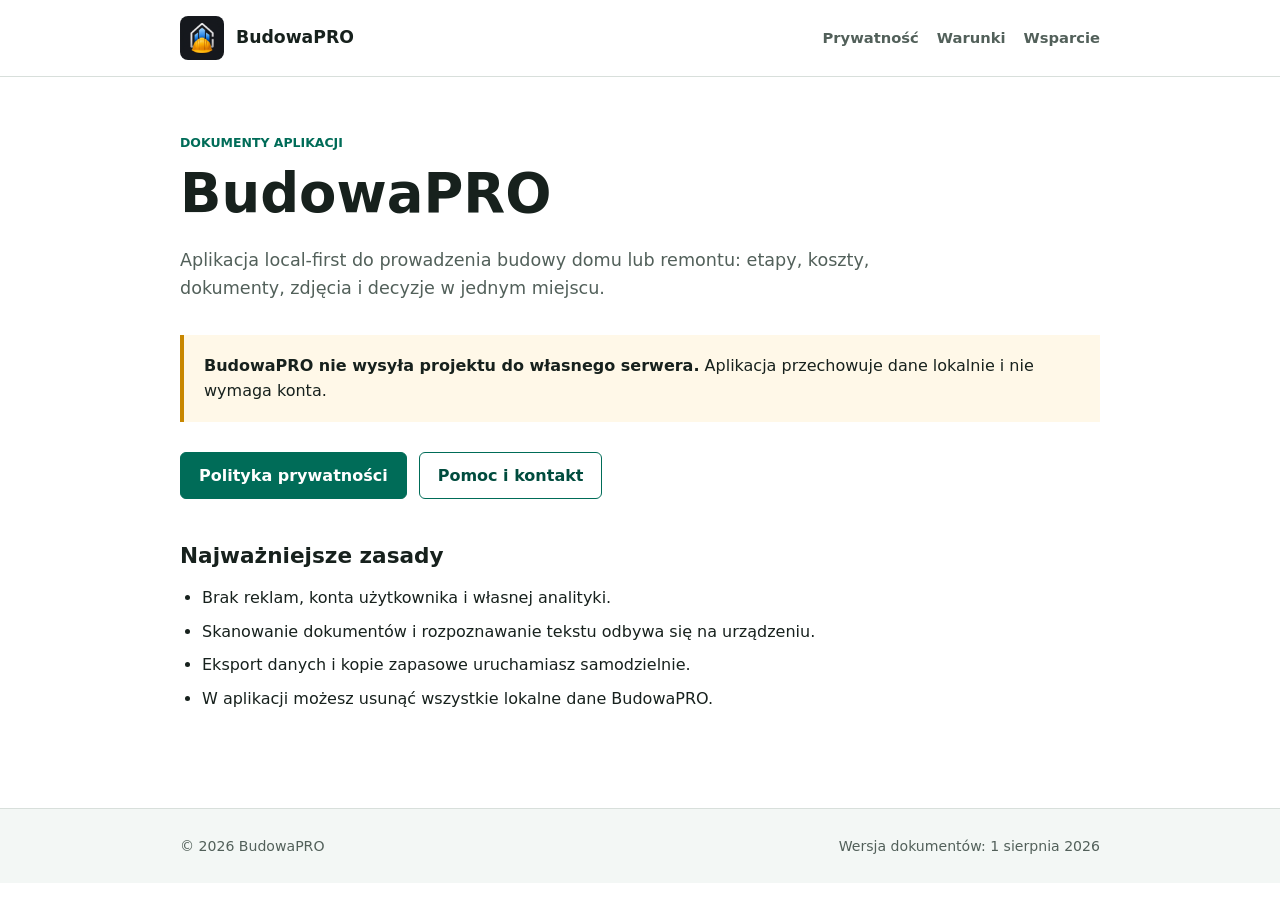
==== site/index.html @ 545377b1 "feat: complete BudowaPRO R1 release candidate" ====
<!doctype html>
<html lang="pl">
  <head>
    <meta charset="utf-8" />
    <meta name="viewport" content="width=device-width, initial-scale=1" />
    <meta
      name="description"
      content="Oficjalne informacje prawne i wsparcie aplikacji BudowaPRO."
    />
    <title>BudowaPRO - prywatność i wsparcie</title>
    <link rel="icon" href="assets/budowapro-icon.png" />
    <link rel="stylesheet" href="assets/site.css" />
  </head>
  <body>
    <header class="site-header">
      <div class="header-inner">
        <a class="brand" href="./"
          ><img src="assets/budowapro-icon.png" alt="" /><span
            >BudowaPRO</span
          ></a
        >
        <nav aria-label="Główna nawigacja">
          <a href="privacy/">Prywatność</a>
          <a href="terms/">Warunki</a>
          <a href="support/">Wsparcie</a>
        </nav>
      </div>
    </header>
    <main class="page">
      <p class="eyebrow">Dokumenty aplikacji</p>
      <h1>BudowaPRO</h1>
      <p class="lead">
        Aplikacja local-first do prowadzenia budowy domu lub remontu: etapy,
        koszty, dokumenty, zdjęcia i decyzje w jednym miejscu.
      </p>
      <div class="notice">
        <strong>BudowaPRO nie wysyła projektu do własnego serwera.</strong>
        Aplikacja przechowuje dane lokalnie i nie wymaga konta.
      </div>
      <div class="actions">
        <a class="button" href="privacy/">Polityka prywatności</a>
        <a class="button secondary" href="support/">Pomoc i kontakt</a>
      </div>
      <section>
        <h2>Najważniejsze zasady</h2>
        <ul>
          <li>Brak reklam, konta użytkownika i własnej analityki.</li>
          <li>
            Skanowanie dokumentów i rozpoznawanie tekstu odbywa się na
            urządzeniu.
          </li>
          <li>Eksport danych i kopie zapasowe uruchamiasz samodzielnie.</li>
          <li>W aplikacji możesz usunąć wszystkie lokalne dane BudowaPRO.</li>
        </ul>
      </section>
    </main>
    <footer class="site-footer">
      <div class="footer-inner">
        <span>© 2026 BudowaPRO</span
        ><span>Wersja dokumentów: 1 sierpnia 2026</span>
      </div>
    </footer>
  </body>
</html>
---- site/assets/site.css ----
:root {
  color-scheme: light;
  --ink: #17211d;
  --muted: #52605a;
  --line: #d8dfdb;
  --paper: #ffffff;
  --soft: #f3f7f5;
  --brand: #006c58;
  --brand-dark: #004c3e;
  --accent: #c88700;
  --focus: #005fcc;
  font-family:
    Inter,
    ui-sans-serif,
    system-ui,
    -apple-system,
    BlinkMacSystemFont,
    "Segoe UI",
    sans-serif;
}

* {
  box-sizing: border-box;
}

html {
  background: var(--paper);
  color: var(--ink);
  line-height: 1.6;
}

body {
  margin: 0;
}

a {
  color: var(--brand-dark);
  text-underline-offset: 0.18em;
}

a:hover {
  color: var(--brand);
}

a:focus-visible {
  outline: 3px solid var(--focus);
  outline-offset: 3px;
}

.site-header {
  border-bottom: 1px solid var(--line);
  background: var(--paper);
}

.header-inner,
.page,
.footer-inner {
  width: calc(100% - 32px);
  max-width: 920px;
  margin-inline: auto;
}

.header-inner {
  min-height: 76px;
  display: flex;
  align-items: center;
  justify-content: space-between;
  gap: 24px;
}

.brand {
  display: inline-flex;
  align-items: center;
  gap: 12px;
  color: var(--ink);
  font-size: 1.08rem;
  font-weight: 750;
  text-decoration: none;
}

.brand img {
  width: 44px;
  height: 44px;
  border-radius: 8px;
}

nav {
  display: flex;
  flex-wrap: wrap;
  justify-content: flex-end;
  gap: 18px;
  font-size: 0.92rem;
}

nav a {
  color: var(--muted);
  font-weight: 650;
  text-decoration: none;
}

.page {
  padding-block: 56px 80px;
}

.eyebrow {
  margin: 0 0 8px;
  color: var(--brand);
  font-size: 0.78rem;
  font-weight: 800;
  letter-spacing: 0;
  text-transform: uppercase;
}

h1,
h2 {
  line-height: 1.2;
  letter-spacing: 0;
}

h1 {
  max-width: 760px;
  margin: 0;
  font-size: 3.4rem;
}

h2 {
  margin: 44px 0 12px;
  font-size: 1.35rem;
}

.lead {
  max-width: 720px;
  margin: 20px 0 0;
  color: var(--muted);
  font-size: 1.1rem;
}

.meta {
  margin: 24px 0 0;
  padding-block: 16px;
  border-block: 1px solid var(--line);
  color: var(--muted);
  font-size: 0.92rem;
}

.notice {
  margin-top: 32px;
  padding: 18px 20px;
  border-left: 4px solid var(--accent);
  background: #fff8e8;
}

.actions {
  display: flex;
  flex-wrap: wrap;
  gap: 12px;
  margin-top: 30px;
}

.button {
  display: inline-flex;
  min-height: 46px;
  align-items: center;
  justify-content: center;
  padding: 10px 18px;
  border: 1px solid var(--brand);
  border-radius: 6px;
  background: var(--brand);
  color: white;
  font-weight: 750;
  text-decoration: none;
}

.button.secondary {
  background: var(--paper);
  color: var(--brand-dark);
}

section {
  max-width: 760px;
}

ul,
ol {
  padding-left: 22px;
}

li + li {
  margin-top: 8px;
}

.site-footer {
  border-top: 1px solid var(--line);
  background: var(--soft);
}

.footer-inner {
  display: flex;
  justify-content: space-between;
  gap: 20px;
  padding-block: 26px;
  color: var(--muted);
  font-size: 0.88rem;
}

@media (max-width: 680px) {
  .header-inner,
  .footer-inner {
    align-items: flex-start;
    flex-direction: column;
  }

  .header-inner {
    padding-block: 14px;
  }

  nav {
    justify-content: flex-start;
  }

  .page {
    padding-block: 40px 64px;
  }

  h1 {
    font-size: 2.25rem;
  }
}
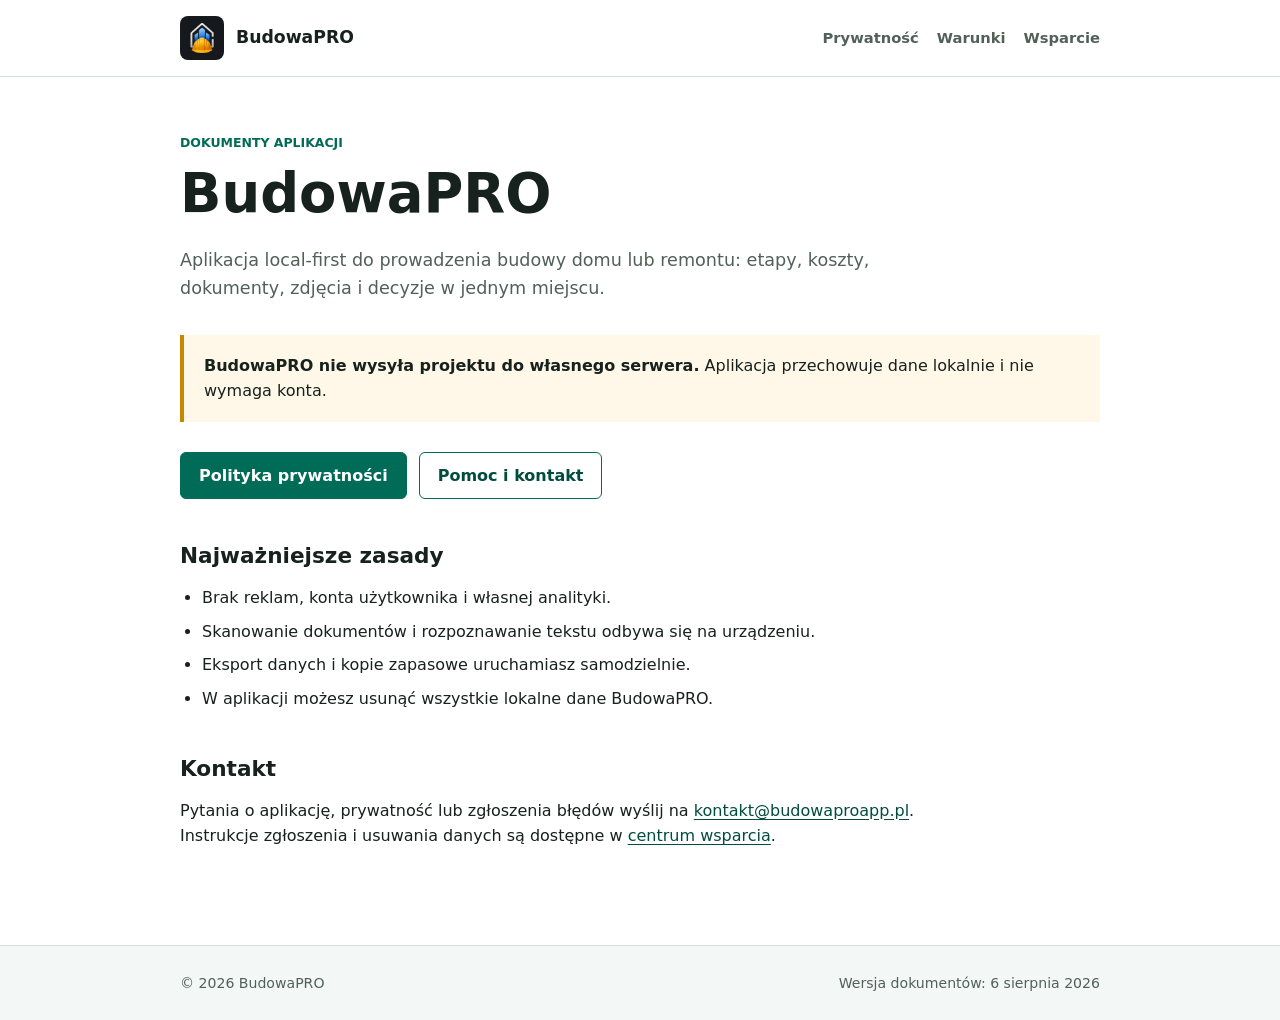
==== commit 4b6631b6: "feat: publish legal pages on BudowaPRO domain" ====
--- a/site/index.html
+++ b/site/index.html
@@ -7,6 +7,8 @@
       name="description"
       content="Oficjalne informacje prawne i wsparcie aplikacji BudowaPRO."
     />
+    <meta name="theme-color" content="#006c58" />
+    <link rel="canonical" href="https://budowaproapp.pl/" />
     <title>BudowaPRO - prywatność i wsparcie</title>
     <link rel="icon" href="assets/budowapro-icon.png" />
     <link rel="stylesheet" href="assets/site.css" />
@@ -20,9 +22,9 @@
           ></a
         >
         <nav aria-label="Główna nawigacja">
-          <a href="privacy/">Prywatność</a>
-          <a href="terms/">Warunki</a>
-          <a href="support/">Wsparcie</a>
+          <a href="/privacy/">Prywatność</a>
+          <a href="/terms/">Warunki</a>
+          <a href="/support/">Wsparcie</a>
         </nav>
       </div>
     </header>
@@ -38,8 +40,8 @@
         Aplikacja przechowuje dane lokalnie i nie wymaga konta.
       </div>
       <div class="actions">
-        <a class="button" href="privacy/">Polityka prywatności</a>
-        <a class="button secondary" href="support/">Pomoc i kontakt</a>
+        <a class="button" href="/privacy/">Polityka prywatności</a>
+        <a class="button secondary" href="/support/">Pomoc i kontakt</a>
       </div>
       <section>
         <h2>Najważniejsze zasady</h2>
@@ -53,11 +55,20 @@
           <li>W aplikacji możesz usunąć wszystkie lokalne dane BudowaPRO.</li>
         </ul>
       </section>
+      <section>
+        <h2>Kontakt</h2>
+        <p>
+          Pytania o aplikację, prywatność lub zgłoszenia błędów wyślij na
+          <a href="mailto:kontakt@budowaproapp.pl">kontakt@budowaproapp.pl</a>.
+          Instrukcje zgłoszenia i usuwania danych są dostępne w
+          <a href="/support/">centrum wsparcia</a>.
+        </p>
+      </section>
     </main>
     <footer class="site-footer">
       <div class="footer-inner">
         <span>© 2026 BudowaPRO</span
-        ><span>Wersja dokumentów: 1 sierpnia 2026</span>
+        ><span>Wersja dokumentów: 6 sierpnia 2026</span>
       </div>
     </footer>
   </body>
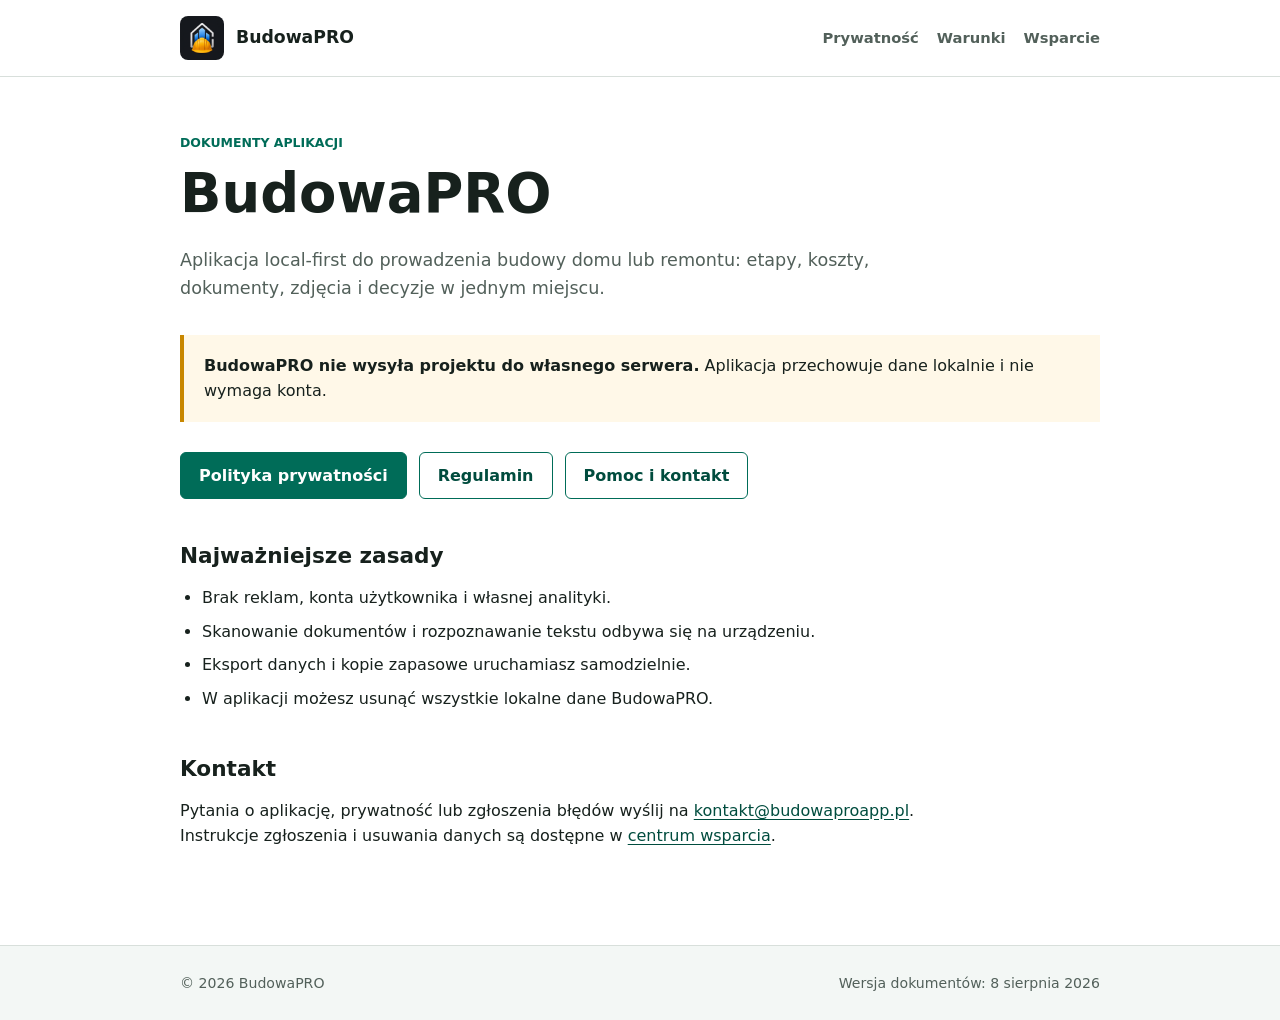
==== commit b2f0e71e: "feat: harden legal disclosures and onboarding" ====
--- a/site/index.html
+++ b/site/index.html
@@ -3,6 +3,11 @@
   <head>
     <meta charset="utf-8" />
     <meta name="viewport" content="width=device-width, initial-scale=1" />
+    <meta
+      http-equiv="Content-Security-Policy"
+      content="default-src 'none'; img-src 'self'; style-src 'self'; base-uri 'self'; form-action 'none'"
+    />
+    <meta name="referrer" content="no-referrer" />
     <meta
       name="description"
       content="Oficjalne informacje prawne i wsparcie aplikacji BudowaPRO."
@@ -41,6 +46,7 @@
       </div>
       <div class="actions">
         <a class="button" href="/privacy/">Polityka prywatności</a>
+        <a class="button secondary" href="/terms/">Regulamin</a>
         <a class="button secondary" href="/support/">Pomoc i kontakt</a>
       </div>
       <section>
@@ -68,7 +74,7 @@
     <footer class="site-footer">
       <div class="footer-inner">
         <span>© 2026 BudowaPRO</span
-        ><span>Wersja dokumentów: 6 sierpnia 2026</span>
+        ><span>Wersja dokumentów: 8 sierpnia 2026</span>
       </div>
     </footer>
   </body>
